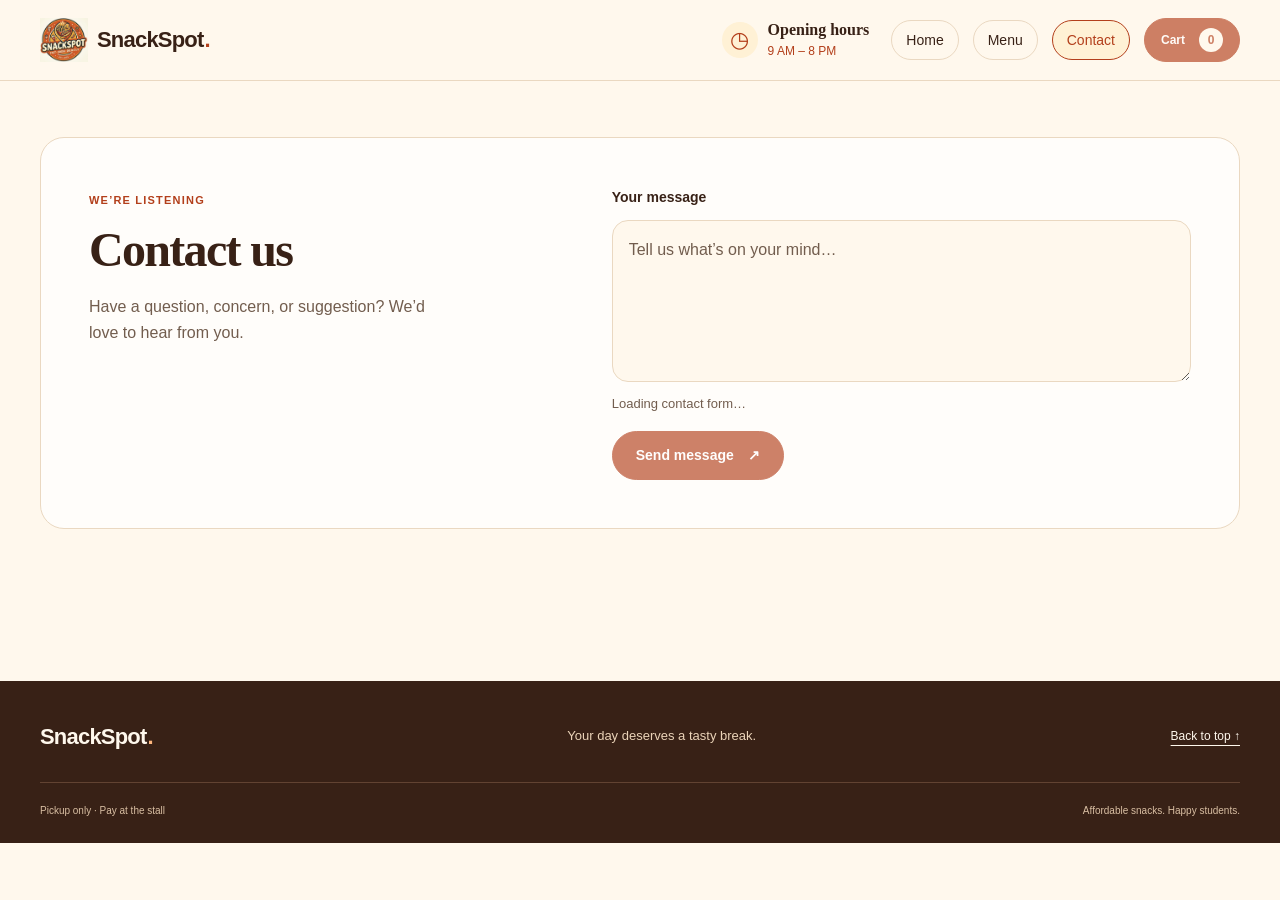
==== contact.html @ 8234e3fb "transferred contact form in a dedicated page/html" ====
<!doctype html>
<html lang="en">
<head>
  <meta charset="utf-8">
  <meta name="viewport" content="width=device-width, initial-scale=1">
  <meta name="theme-color" content="#fff8ed">
  <meta name="description" content="Contact SnackSpot with your questions, concerns, and suggestions.">
  <title>Contact Us — SnackSpot</title>
  <link rel="icon" href="assets/snackspot-logo.png" type="image/png">
  <link rel="stylesheet" href="https://pyscript.net/releases/2026.7.3/core.css">
  <script type="module" src="https://pyscript.net/releases/2026.7.3/core.js"></script>
  <link rel="stylesheet" href="style.css">
</head>
<body id="top">
  <a class="skip-link" href="#main">Skip to content</a>
  <header class="site-header">
    <nav class="wrap nav" aria-label="Main navigation">
      <a class="brand" href="index.html#home" aria-label="SnackSpot home"><img src="assets/snackspot-logo.png" alt="" width="48" height="48">SnackSpot<span class="brand-dot">.</span></a>
      <div class="nav-links"><div class="nav-hours"><span class="info-icon" aria-hidden="true">◷</span><div><span class="nav-hours-title">Opening hours</span><span class="nav-hours-time"><time datetime="09:00">9 AM</time> – <time datetime="20:00">8 PM</time></span></div></div><a href="index.html#home">Home</a><a href="menu.html">Menu</a><a href="contact.html" aria-current="page">Contact</a><button class="button small cart-open" type="button" disabled aria-haspopup="dialog" aria-controls="cart-dialog">Cart <span class="cart-count" aria-label="0 items">0</span></button></div>
    </nav>
  </header>
  <main id="main" class="contact-page">
      <section class="wrap concern-section" id="concern" aria-labelledby="concern-heading">
        <div class="concern-copy">
          <span class="eyebrow">We’re listening</span>
          <h1 id="concern-heading">Contact us</h1>
          <p id="concern-description">Have a question, concern, or suggestion? We’d love to hear from you.</p>
        </div>
        <form id="concernForm" class="concern-form" aria-labelledby="concern-heading">
          <label for="concern-message">Your message</label>
          <textarea id="concern-message" name="message" rows="5" placeholder="Tell us what’s on your mind…" aria-describedby="concern-description" required></textarea>
          <p id="contact-status" class="contact-loading" role="status">Loading contact form…</p>
          <button class="button" type="submit" disabled>Send message <span aria-hidden="true">↗</span></button>
          <p id="responseMessage" class="concern-response" role="status" aria-live="polite"></p>
        </form>
      </section>
  </main>
  <footer class="site-footer"><div class="wrap footer-top"><a class="brand" href="index.html#home">SnackSpot<span class="brand-dot">.</span></a><span>Your day deserves a tasty break.</span><a href="#top">Back to top ↑</a></div><div class="wrap footer-bottom"><span>Pickup only · Pay at the stall  </span><span>Affordable snacks. Happy students.</span></div></footer>
  <dialog class="product-dialog cart-dialog" id="cart-dialog" aria-labelledby="cart-title" aria-describedby="cart-description">
    <button class="product-close" id="cart-close" type="button" aria-label="Close cart">×</button>
    <div class="cart-content">
      <span class="eyebrow">Your snack break</span>
      <h2 id="cart-title">Your cart</h2>
      <p id="cart-description">Your favorites, just the way you like them.</p>
      <div class="cart-empty" id="cart-empty">
        <span class="cart-empty-icon" aria-hidden="true">♡</span>
        <h3>A little empty, a lot of possibilities.</h3>
        <p>Pick a snack from the menu to get started.</p>
      </div>
      <ul class="cart-items" id="cart-items" aria-label="Snacks in your cart"></ul>
      <div class="cart-total-row"><span>Total <small id="cart-item-count">0 items</small></span><output id="cart-total">₱0</output></div>
      <p class="cart-note" id="cart-note-storage">This demo saves your cart on this browser. It does not send an order to the stall or take payment.</p>
      <p id="cart-update" class="cart-update" role="status" aria-live="polite"></p>
      <button class="button cart-continue" id="cart-continue" type="button">Continue browsing <span aria-hidden="true">→</span></button>
    </div>
  </dialog>
  <script type="py" src="main.py"></script>
</body>
</html>
---- style.css ----
:root { --cream:#fff8ed; --pale:#fff1d5; --butter:#f9d99f; --orange:#b33f1b; --ink:#382116; --muted:#725d4e; --line:#ead8c1; --white:#fffdfa; }
* { box-sizing:border-box; }
html { scroll-behavior:smooth; scroll-padding-top:110px; }
body { margin:0; background:var(--cream); color:var(--ink); font-family:"Segoe UI",Arial,sans-serif; line-height:1.6; }
img { display:block; max-width:100%; }
a { color:inherit; }
a:focus-visible { outline:3px solid var(--orange); outline-offset:5px; }
.wrap { width:min(1200px,calc(100% - 64px)); margin-inline:auto; }
.section { padding:80px 0; }
h1,h2,h3 { font-family:Georgia,"Times New Roman",serif; line-height:1.1; margin-top:0; }
h1 { font-size:clamp(44px,5.1vw,72px); letter-spacing:-.045em; }
h2 { font-size:clamp(30px,3.3vw,45px); letter-spacing:-.035em; margin:12px 0 18px; }
h3 { font-size:23px; }
p { margin-top:0; }
.eyebrow { color:var(--orange); font-size:11px; font-weight:800; letter-spacing:.11em; text-transform:uppercase; }
.pill { display:inline-block; border-radius:99px; background:#ffdfa2; padding:8px 14px; }
.button { display:inline-flex; align-items:center; justify-content:center; gap:14px; padding:13px 23px; border:1.5px solid var(--orange); border-radius:99px; background:var(--orange); color:white; text-decoration:none; font-size:14px; font-weight:700; line-height:1.5; transition:transform .18s ease,background .18s ease; }
.button:hover { transform:translateY(-2px); background:#993415; }
.button.small { padding:9px 16px; font-size:12px; }
.text-link { color:var(--orange); font-size:14px; font-weight:650; text-underline-offset:5px; }
.fine { color:var(--muted); font-size:12px; line-height:1.65; }
.skip-link { position:fixed; left:16px; top:-90px; z-index:100; background:var(--ink); color:white; padding:12px 18px; border-radius:8px; }
.skip-link:focus { top:10px; }
.site-header { background:var(--cream); border-bottom:1px solid var(--line); position:sticky; top:0; z-index:10; }
.nav { min-height:80px; display:flex; justify-content:space-between; align-items:center; gap:24px; }
.brand { display:inline-flex; align-items:center; gap:9px; text-decoration:none; font-size:22px; font-weight:800; letter-spacing:-.8px; white-space:nowrap; }
.brand img { width:48px; height:48px; object-fit:contain; }
.brand-dot { color:var(--orange); margin-left:-8px; }
.nav-links { display:flex; align-items:center; gap:14px; font-size:14px; }
.nav-hours { display:flex; align-items:center; gap:10px; margin-right:8px; white-space:nowrap; }
.nav-hours .info-icon { flex-basis:36px; width:36px; height:36px; font-size:22px; }
.nav-hours-title { display:block; font-family:Georgia,"Times New Roman",serif; font-size:16px; font-weight:700; line-height:1.25; }
.nav-hours-time { display:block; margin-top:3px; color:var(--orange); font-size:12px; line-height:1.4; }
.nav-links a { text-decoration:none; }
.nav-links a:not(.button):hover,.nav-links [aria-current="page"] { color:var(--orange); }
.hero { background:var(--pale); padding:64px 0 70px; }
.hero-grid { display:grid; grid-template-columns:1.08fr 1fr; align-items:center; gap:60px; }
.hero h1 { margin:24px 0 20px; }
.hero-copy > p { max-width:490px; font-size:16px; color:var(--muted); }
.hero-copy > p:first-of-type { color:var(--ink); font-weight:600; }
.actions { display:flex; align-items:center; gap:22px; flex-wrap:wrap; margin-top:28px; }
.hero-details { display:flex; gap:16px; flex-wrap:wrap; margin-top:28px; color:var(--muted); font-size:12px; }
.hero-details span::before { content:"✦"; color:var(--orange); margin-right:7px; }
.hero-image { margin:0; height:460px; position:relative; }
.hero-image > img { width:100%; height:100%; object-fit:cover; object-position:center 40%; border-radius:130px 28px 28px 28px; box-shadow:12px 12px 0 var(--butter); }
.hero-image figcaption { position:absolute; bottom:24px; left:-24px; display:flex; align-items:center; gap:14px; background:var(--cream); padding:14px 23px; border-radius:16px; box-shadow:0 6px 25px #38211618; font-size:15px; line-height:1.4; }
.caption-star { color:var(--orange); font-size:36px; }
.ribbon { background:var(--butter); padding:17px 0; }
.ribbon-content { display:flex; justify-content:space-between; align-items:center; gap:14px; color:#6b3920; font-size:12px; font-weight:700; }
.section-head { display:flex; justify-content:space-between; align-items:flex-end; gap:24px; margin-bottom:32px; }
.section-head h2 { margin-bottom:10px; }
.section-head p { color:var(--muted); margin-bottom:0; }
.section-note { flex-shrink:0; color:var(--muted); font-size:11px; }
.menu-grid { display:grid; grid-template-columns:repeat(3,minmax(0,1fr)); gap:24px; }
.food-card { display:flex; flex-direction:column; background:var(--white); border:1px solid var(--line); border-radius:24px; overflow:hidden; }
.food-image { position:relative; height:220px; background:var(--pale); }
.more-snacks { grid-column:1 / -1; display:flex; align-items:center; gap:20px; padding:28px; margin-top:8px; background:var(--pale); border:1px solid var(--line); border-radius:24px; }
.more-copy { flex:1; min-width:0; }
.more-snacks h3 { margin:0 0 6px; font-size:26px; line-height:1.2; }
.more-snacks p { margin:0; color:var(--muted); font-size:14px; }
.more-snacks .button { flex-shrink:0; }
@media (max-width:600px) {
  .more-snacks { flex-wrap:wrap; gap:16px; padding:22px; }
  .more-copy { flex-basis:100%; }
  .more-snacks h3 { font-size:24px; }
  .more-snacks .button { width:100%; }
}

.food-image > img { width:100%; height:100%; object-fit:cover; }
.food-tag { position:absolute; left:14px; top:14px; background:var(--cream); color:var(--ink); padding:5px 11px; border-radius:99px; font-size:10px; font-weight:700; }
.food-copy { display:flex; flex-direction:column; flex:1; padding:22px; }
.food-title { display:flex; align-items:baseline; justify-content:space-between; gap:12px; }
.food-title h3 { font-size:23px; margin-bottom:12px; }
.price { font-size:18px; font-weight:800; color:var(--orange); white-space:nowrap; }
.food-copy > p { color:var(--muted); font-size:13px; margin-bottom:0; }
.food-image > img[src="assets/menu/siomai.jpg"] { object-position:center bottom; }
.price-pending { margin-top:auto; padding-top:14px; color:var(--muted); font-size:11px; font-weight:600; }
.visit { background:var(--pale); }
.visit-grid { display:grid; grid-template-columns:1fr 1fr; align-items:center; gap:80px; }
.visit-intro { max-width:490px; color:var(--muted); margin-bottom:24px; }
.visit-details { padding:12px 30px; border:1px solid var(--line); border-radius:24px; background:var(--white); }
.info-row { display:flex; align-items:flex-start; gap:20px; padding:24px 0; }
.info-row + .info-row { border-top:1px solid var(--line); }
.info-icon { display:grid; place-items:center; flex:0 0 40px; height:40px; border-radius:50%; background:var(--pale); color:var(--orange); font-size:24px; }
.info-row h3 { font-size:22px; margin:0 0 8px; }
.info-row p { margin-bottom:4px; font-size:14px; }
.concern-section { margin-top:64px; padding:clamp(24px,4vw,48px); display:grid; grid-template-columns:minmax(0,1fr) minmax(0,1.2fr); align-items:start; gap:40px; background:var(--white); border:1px solid var(--line); border-radius:24px; }
.concern-copy h2 { margin-bottom:16px; }
.concern-copy p { max-width:340px; margin-bottom:0; color:var(--muted); }
.concern-form { min-width:0; display:flex; flex-direction:column; align-items:stretch; gap:12px; }
.concern-form label { font-size:14px; font-weight:700; }
.concern-form textarea { display:block; width:100%; min-width:0; max-width:100%; min-height:160px; padding:16px; border:1px solid var(--line); border-radius:16px; background:var(--cream); color:var(--ink); font:inherit; font-size:16px; line-height:1.6; resize:vertical; }
.concern-form textarea::placeholder { color:var(--muted); opacity:1; }
.concern-form textarea:focus-visible { border-color:var(--orange); outline:2px solid var(--orange); outline-offset:3px; }
.concern-form .button { align-self:flex-start; margin-top:4px; font-family:inherit; cursor:pointer; }
.concern-form .button:focus-visible { outline:3px solid var(--orange); outline-offset:4px; }
.concern-response { margin:0; color:var(--orange); font-size:14px; }
.concern-response:empty { display:none; }
.site-footer { background:var(--ink); color:var(--cream); padding:38px 0 24px; }
.footer-top,.footer-bottom { display:flex; justify-content:space-between; align-items:center; gap:24px; }
.footer-top > span { font-size:13px; color:#ead3b8; }
.footer-top > a:last-child { font-size:12px; text-underline-offset:5px; }
.footer-top .brand-dot { color:#ffb77e; }
.footer-bottom { border-top:1px solid #624332; padding-top:20px; margin-top:28px; color:#d9bfa3; font-size:10px; }
@media (max-width:1000px) {
  .hero-grid { gap:36px; }
  .hero-image { height:420px; }
  .nav-links { gap:10px; }
  .visit-grid { gap:36px; }
  .section-head { align-items:flex-start; }
  .section-note { flex-shrink:1; max-width:170px; }
  .food-title { flex-wrap:wrap; gap:0 12px; margin-bottom:10px; }
}
@media (max-width:760px) {
  .wrap { width:calc(100% - 40px); }
  .section { padding:60px 0; }
  .nav { flex-wrap:wrap; gap:12px; padding:12px 0; }
  .nav-links { width:100%; flex-wrap:wrap; gap:10px; font-size:12px; }
  .hero { padding:44px 0 54px; }
  .concern-section { grid-template-columns:minmax(0,1fr); gap:24px; margin-top:40px; }
  .hero-grid,.visit-grid { grid-template-columns:1fr; gap:36px; }
  .hero-image { height:380px; margin:0 12px; }
  .hero-image figcaption { left:-12px; }
  .ribbon-content { flex-wrap:wrap; justify-content:center; gap:8px 18px; font-size:10px; }
  .ribbon-content > span[aria-hidden="true"] { display:none; }
  .section-head { flex-direction:column; align-items:flex-start; gap:12px; }
  .section-note { max-width:none; }
  .menu-grid { grid-template-columns:1fr; }
  .food-card { display:grid; grid-template-columns:2fr 3fr; }
  .food-image { height:100%; min-height:200px; }
  .food-title { display:block; }
  .footer-top { align-items:flex-start; flex-direction:column; gap:14px; }
}
@media (max-width:480px) {
  .wrap { width:calc(100% - 32px); }
  .nav-links { width:100%; justify-content:space-between; gap:8px; font-size:11px; }
  .nav-hours { flex-basis:100%; margin-right:0; }
  .nav-links > a:not(.button) { padding:7px 10px; }
  .nav-links .button.small { padding:7px 10px; font-size:10px; }
  .brand { font-size:20px; }
  .brand img { width:38px; height:38px; }
  .hero h1 { font-size:44px; }
  .hero-details { gap:10px; font-size:10px; }
  .hero-image { height:310px; }
  .hero-image > img { border-top-left-radius:90px; }
  .food-card { display:flex; }
  .food-image { height:220px; }
  .food-title { display:flex; }
  .visit-details { padding:6px 20px; }
  .info-row { gap:14px; }
  .footer-bottom { align-items:flex-start; flex-direction:column; gap:8px; }
}
@media (prefers-reduced-motion:reduce) {
  html { scroll-behavior:auto; }
  *,*::before,*::after { transition:none !important; }
}

.product-card { position:relative; transition:transform .18s ease,box-shadow .18s ease; }
.product-card:hover { transform:translateY(-4px); box-shadow:0 10px 28px #38211612; }
.product-open { position:absolute; inset:0; z-index:1; width:100%; height:100%; padding:0; border:0; border-radius:inherit; background:transparent; cursor:pointer; }
.product-open:focus-visible { outline:3px solid var(--orange); outline-offset:-4px; }
.food-details-hint { display:flex; justify-content:space-between; gap:12px; margin-top:auto; padding-top:18px; color:var(--orange); font-size:12px; font-weight:700; }
.product-card .price { font-size:16px; }
.product-dialog { width:min(880px,calc(100% - 32px)); max-width:none; max-height:calc(100dvh - 32px); margin:auto; padding:0; overflow:auto; border:1px solid var(--line); border-radius:28px; background:var(--cream); color:var(--ink); box-shadow:0 24px 100px #22100855; }
.product-dialog::backdrop { background:#28150e80; backdrop-filter:blur(8px); -webkit-backdrop-filter:blur(8px); }
body.product-dialog-open { overflow:hidden; }
.product-dialog-layout { display:grid; grid-template-columns:minmax(0,.82fr) minmax(0,1fr); }
.product-dialog-visual { position:relative; min-height:360px; background:var(--pale); }
.product-dialog-visual img { position:absolute; inset:0; width:100%; height:100%; object-fit:cover; }
.product-dialog-visual span { position:absolute; bottom:24px; left:24px; padding:7px 14px; border-radius:99px; background:var(--cream); color:var(--orange); font-size:12px; font-weight:700; }
.product-dialog-content { min-width:0; padding:42px 32px 28px; }
.product-dialog h2 { margin:10px 30px 12px 0; font-size:34px; }
.product-description { margin-bottom:24px; color:var(--muted); font-size:14px; line-height:1.7; }
.product-close { position:absolute; top:12px; right:12px; z-index:2; display:grid; place-items:center; width:38px; height:38px; border:1px solid var(--line); border-radius:50%; background:var(--cream); color:var(--ink); font:26px/1 Arial,sans-serif; cursor:pointer; }
.product-close:hover { background:var(--pale); }
.product-close:focus-visible,.product-done:focus-visible { outline:3px solid var(--orange); outline-offset:3px; }
.product-options { margin:0; padding:0; border:0; }
.product-options + .product-options { margin-top:24px; }
.product-options legend { margin-bottom:10px; padding:0; font-size:14px; font-weight:750; }
.variant-grid { display:grid; grid-template-columns:repeat(3,minmax(0,1fr)); gap:8px; }
.variant-option { position:relative; min-width:0; cursor:pointer; }
.variant-option input { position:absolute; width:1px; height:1px; opacity:0; }
.variant-choice { display:flex; flex-direction:column; align-items:center; justify-content:center; gap:3px; height:100%; min-height:62px; padding:10px 5px; border:1px solid var(--line); border-radius:12px; background:var(--white); text-align:center; font-size:12px; line-height:1.35; }
.variant-choice strong { font-weight:650; }
.variant-choice small { color:var(--muted); font-size:11px; }
.variant-option input:checked + .variant-choice { border-color:var(--orange); background:var(--pale); color:var(--orange); box-shadow:inset 0 0 0 1px var(--orange); }
.variant-option input:focus-visible + .variant-choice { outline:3px solid var(--orange); outline-offset:3px; }
.flavor-grid .variant-choice { min-height:48px; }
.product-option-note { margin:10px 0 0; color:var(--muted); font-size:11px; }
.product-price-row { display:flex; align-items:center; justify-content:space-between; gap:16px; margin-top:24px; padding-top:20px; border-top:1px solid var(--line); }
.product-price-row span { color:var(--muted); font-size:13px; }
.product-price-row output { color:var(--orange); font-size:32px; font-weight:800; line-height:1.2; }
.product-selection { margin:8px 0 18px; color:var(--muted); font-size:12px; }
.product-done { width:100%; cursor:pointer; font-family:inherit; }
@media (max-width:700px) {
  .product-dialog { width:calc(100% - 24px); max-height:calc(100dvh - 24px); border-radius:22px; }
  .product-dialog-layout { grid-template-columns:1fr; }
  .product-dialog-visual { min-height:180px; height:180px; }
  .product-dialog-visual img { object-position:center 55%; }
  .product-dialog-visual span { left:18px; bottom:16px; }
  .product-dialog-content { padding:24px 22px; }
  .product-dialog h2 { font-size:30px; }
  .product-description { margin-bottom:20px; }
  .product-close { position:sticky; float:right; top:12px; margin:12px 12px -50px 0; }
}
@media (prefers-reduced-motion:reduce) {
  .product-card { transition:none; }
}

:is(a,button).button { position:relative; isolation:isolate; overflow:hidden; transition:transform .2s ease,background .2s ease,box-shadow .2s ease; }
:is(a,button).button::after { content:""; position:absolute; inset:-60% -40%; z-index:-1; pointer-events:none; background:linear-gradient(110deg,transparent 35%,#ffffff26 50%,transparent 65%); transform:translateX(-120%); transition:transform .55s ease; }
:is(a,button).button:focus-visible { box-shadow:0 6px 20px #b33f1b24; }
:is(a,button).button:active { transform:translateY(0) scale(.97); box-shadow:0 2px 6px #38211618; }
.product-close { transition:transform .18s ease,background .18s ease,box-shadow .18s ease; }
.product-close:active { transform:scale(.92); }
.variant-choice { transition:transform .18s ease,background .18s ease,border-color .18s ease,box-shadow .18s ease; }
.variant-option:active .variant-choice { transform:scale(.97); }
.product-card { transition:transform .24s ease,box-shadow .24s ease; }
.product-card .food-image { overflow:hidden; }
.product-card .food-image img { transition:transform .4s ease; }
.product-card:active { transform:translateY(-1px) scale(.99); }
.product-dialog[open] { animation:snackspot-dialog-in .28s cubic-bezier(.16,1,.3,1) both; }
.product-dialog[open]::backdrop { animation:snackspot-backdrop-in .22s ease-out both; }
@keyframes snackspot-dialog-in {
  from { opacity:0; transform:translateY(18px) scale(.96); }
  to { opacity:1; transform:translateY(0) scale(1); }
}
@keyframes snackspot-backdrop-in {
  from { opacity:0; }
  to { opacity:1; }
}
@media (hover:hover) and (pointer:fine) {
  :is(a,button).button:hover { transform:translateY(-3px); box-shadow:0 8px 20px #b33f1b29; }
  :is(a,button).button:hover::after { transform:translateX(120%); }
  :is(a,button).button:hover:active { transform:translateY(0) scale(.97); box-shadow:0 2px 6px #38211618; }
  .product-close:hover { transform:scale(1.08); box-shadow:0 3px 10px #38211616; }
  .product-close:hover:active { transform:scale(.92); }
  .variant-option:hover .variant-choice { transform:translateY(-2px); border-color:var(--orange); }
  .variant-option:hover:active .variant-choice { transform:scale(.97); }
  .product-card:hover .food-image img { transform:scale(1.035); }
}
@media (prefers-reduced-motion:reduce) {
  .product-dialog[open],.product-dialog[open]::backdrop { animation:none !important; }
  :is(a,button).button::after { display:none; }
  :is(a,button).button,.product-close,.variant-choice,.product-card,.product-card .food-image img { transition:none !important; }
  :is(a,button).button:hover,:is(a,button).button:active,.product-close:hover,.product-close:active,.variant-option:hover .variant-choice,.variant-option:active .variant-choice,.product-card:hover,.product-card:active,.product-card:hover .food-image img { transform:none !important; }
}

body .scroll-reveal { opacity:0; filter:blur(3px); transition:opacity .5s ease,filter .5s ease,transform .24s ease,box-shadow .24s ease; }
body .scroll-reveal.is-visible,body .scroll-reveal:focus-within { opacity:1; filter:blur(0); }
@media (prefers-reduced-motion:reduce) {
  .scroll-reveal { opacity:1 !important; filter:none !important; transition:none !important; }
}

.menu-status { margin:0 0 20px; color:var(--muted); font-size:13px; }
.product-open:disabled { cursor:wait; }
.button:disabled { cursor:wait; opacity:.65; }

.button { font-family:inherit; cursor:pointer; }
.cart-count { display:grid; place-items:center; min-width:24px; height:24px; padding:0 6px; border-radius:99px; background:var(--cream); color:var(--orange); font-size:12px; line-height:1; }
.product-quantity-row { display:flex; align-items:center; justify-content:space-between; gap:16px; margin-top:22px; }
.product-quantity-row label { font-size:14px; font-weight:700; }
.product-quantity-row input { width:86px; padding:10px 12px; border:1px solid var(--line); border-radius:12px; background:var(--white); color:var(--ink); font:inherit; }
.product-quantity-row input:focus-visible,.cart-dialog button:focus-visible,.cart-notice button:focus-visible { outline:3px solid var(--orange); outline-offset:3px; }
.product-feedback { color:var(--orange); font-size:12px; }
.product-feedback:empty { display:none; }
.button:disabled { cursor:not-allowed; }
.cart-dialog { width:min(700px,calc(100% - 32px)); }
.cart-content { padding:36px; }
.cart-dialog h2 { margin-right:35px; }
#cart-description { margin-bottom:26px; color:var(--muted); font-size:14px; }
.cart-empty { padding:24px 16px 32px; border:1px dashed var(--line); border-radius:18px; background:var(--pale); text-align:center; }
.cart-empty[hidden],.cart-items[hidden],.cart-notice[hidden] { display:none; }
.cart-empty-icon { display:block; color:var(--orange); font-size:42px; }
.cart-empty h3 { margin:12px 0; font-size:24px; }
.cart-empty p { margin:0; color:var(--muted); font-size:14px; }
.cart-items { margin:0; padding:0; list-style:none; }
.cart-item { display:grid; grid-template-columns:72px minmax(0,1fr) auto; align-items:start; gap:16px; padding:22px 0; border-top:1px solid var(--line); }
.cart-item > img { width:72px; height:82px; border-radius:14px; object-fit:cover; background:var(--pale); }
.cart-item h3 { margin:0 0 6px; font-size:23px; }
.cart-item-details,.cart-unit-price { margin:0 0 4px; color:var(--muted); font-size:12px; }
.cart-item-controls { display:flex; flex-wrap:wrap; align-items:center; gap:12px; margin-top:12px; }
.cart-quantity { display:flex; align-items:center; border:1px solid var(--line); border-radius:99px; overflow:hidden; background:var(--white); }
.cart-quantity button { display:grid; place-items:center; width:36px; height:36px; padding:0; border:0; background:transparent; color:var(--orange); font-family:inherit; font-size:20px; line-height:1; cursor:pointer; transition:background .18s ease; }
.cart-quantity button:hover { background:var(--pale); }
.cart-quantity button:disabled { color:#b8a99c; cursor:not-allowed; }
.cart-quantity button:focus-visible { outline-offset:-4px; }
.cart-quantity-value { min-width:28px; text-align:center; font-size:14px; font-weight:700; }
.cart-remove { min-height:36px; padding:4px 0; border:0; background:transparent; color:var(--orange); font:inherit; font-size:12px; text-decoration:underline; text-underline-offset:3px; cursor:pointer; }
.cart-line-total { padding-top:3px; color:var(--orange); font-size:18px; white-space:nowrap; }
.cart-total-row { display:flex; align-items:center; justify-content:space-between; gap:16px; margin-top:22px; padding-top:22px; border-top:1px solid var(--line); }
.cart-total-row > span { font-size:17px; font-weight:700; }
.cart-total-row small { display:block; color:var(--muted); font-size:12px; font-weight:400; }
.cart-total-row output { color:var(--orange); font-size:32px; font-weight:800; }
.cart-note { margin:18px 0; color:var(--muted); font-size:12px; line-height:1.6; }
.cart-update { margin:0 0 14px; color:var(--orange); font-size:13px; }
.cart-update:empty { display:none; }
.cart-continue { width:100%; }
.cart-notice { position:fixed; right:24px; bottom:24px; z-index:20; width:min(390px,calc(100% - 32px)); padding:20px 48px 20px 22px; border:1px solid var(--line); border-radius:18px; background:var(--white); box-shadow:0 10px 38px #38211626; animation:snackspot-dialog-in .25s ease both; }
.cart-notice p { margin:0 0 8px; font-size:14px; font-weight:650; }
.cart-notice .text-link { padding:4px 0; border:0; background:transparent; font-family:inherit; cursor:pointer; }
.notice-dismiss { position:absolute; top:10px; right:10px; width:32px; height:32px; border:0; border-radius:50%; background:var(--pale); color:var(--ink); font:22px/1 Arial,sans-serif; cursor:pointer; }
@media (max-width:700px) {
  .cart-content { padding:28px 22px; }
  .cart-dialog .product-close { position:sticky; }
  .cart-item { grid-template-columns:52px minmax(0,1fr) auto; gap:10px; }
  .cart-item > img { width:52px; height:64px; border-radius:10px; }
  .cart-item h3 { font-size:20px; }
  .cart-line-total { font-size:16px; }
  .cart-notice { right:16px; bottom:16px; }
}
@media (prefers-reduced-motion:reduce) {
  .cart-notice { animation:none; }
}

.nav-links > a:not(.button) { display:inline-flex; align-items:center; justify-content:center; padding:8px 14px; border:1px solid var(--line); border-radius:99px; background:transparent; white-space:nowrap; transition:color .2s ease,background .2s ease,border-color .2s ease,transform .2s ease,box-shadow .2s ease; }
.nav-links > a[aria-current="page"] { border-color:var(--orange); background:var(--pale); color:var(--orange); }
.nav-links > a:not(.button):focus-visible { border-color:var(--orange); background:var(--pale); outline-offset:3px; }
@media (hover:hover) and (pointer:fine) {
  .nav-links > a:not(.button):hover { border-color:var(--orange); background:var(--pale); color:var(--orange); transform:translateY(-2px); box-shadow:0 5px 14px #b33f1b1a; }
}
.nav-links > a:not(.button):active { transform:translateY(0) scale(.97); box-shadow:none; }
@media (prefers-reduced-motion:reduce) {
  .nav-links > a:not(.button) { transition:none; transform:none !important; }
}
@media (max-width:480px) { .nav-links > a:not(.button) { padding:7px 10px; } }


#home.hero { position:relative; isolation:isolate; overflow:hidden; }
#home .hero-grid { position:relative; z-index:1; }
.snack-background { position:absolute; inset:0; z-index:0; overflow:hidden; pointer-events:none; user-select:none; }
.snack-float { position:absolute; display:block; width:76px; height:76px; color:#bb793a; opacity:.2; animation:snackspot-snack-float 8s ease-in-out infinite; }
.snack-float svg { display:block; width:100%; height:100%; }
.snack-float-one { left:2%; top:14%; --snack-tilt:-14deg; animation-delay:-4s; }
.snack-float-two { left:38%; top:3%; width:66px; height:66px; --snack-tilt:16deg; animation-duration:10s; animation-delay:-12s; }
.snack-float-three { left:47%; top:62%; --snack-tilt:12deg; animation-duration:9s; animation-delay:-7s; }
.snack-float-four { right:1%; top:12%; width:86px; height:86px; --snack-tilt:-18deg; animation-duration:11s; animation-delay:-16s; }
.snack-float-five { left:20%; bottom:1%; width:60px; height:60px; --snack-tilt:18deg; animation-duration:9.5s; animation-delay:-10s; }
.snack-float-six { right:8%; bottom:0; width:64px; height:64px; --snack-tilt:-12deg; animation-duration:10.5s; animation-delay:-5s; }
.snack-glow { position:absolute; display:block; width:500px; height:500px; border-radius:50%; background:radial-gradient(circle,#f5bf6540,transparent 70%); animation:snackspot-snack-glow 16s ease-in-out infinite alternate; }
.snack-glow-one { top:-220px; left:-160px; }
.snack-glow-two { right:-100px; bottom:-260px; width:600px; height:600px; animation-delay:-13s; animation-direction:alternate-reverse; }
@keyframes snackspot-snack-float {
  0%,100% { transform:translate3d(0,0,0) rotate(var(--snack-tilt)); }
  50% { transform:translate3d(18px,-32px,0) rotate(calc(var(--snack-tilt) + 16deg)); }
}
@keyframes snackspot-snack-glow {
  from { transform:translate3d(0,0,0) scale(1); }
  to { transform:translate3d(36px,22px,0) scale(1.12); }
}
@media (max-width:760px) {
  .snack-float { width:54px; height:54px; opacity:.16; }
  .snack-float-one { left:-1%; top:3%; }
  .snack-float-two { left:auto; right:3%; top:18%; }
  .snack-float-three { left:3%; top:43%; }
  .snack-float-four { right:-1%; top:54%; }
  .snack-float-five { left:9%; bottom:1%; }
  .snack-float-six { right:3%; bottom:3%; }
  .snack-glow { width:350px; height:350px; }
}
@media (prefers-reduced-motion:reduce) {
  .snack-float,.snack-glow { animation:none; }
  .snack-float { transform:rotate(var(--snack-tilt)); }
}

.contact-page { min-height:calc(100svh - 300px); padding:56px 0 72px; }
.contact-page .concern-section { margin-top:0; }
.contact-page h1 { margin:12px 0 18px; font-size:clamp(36px,4vw,48px); letter-spacing:-.035em; }
.contact-loading { margin:0; color:var(--muted); font-size:13px; }
.contact-loading[hidden] { display:none; }
@media (max-width:760px) {
  .contact-page { padding:32px 0 48px; }
}
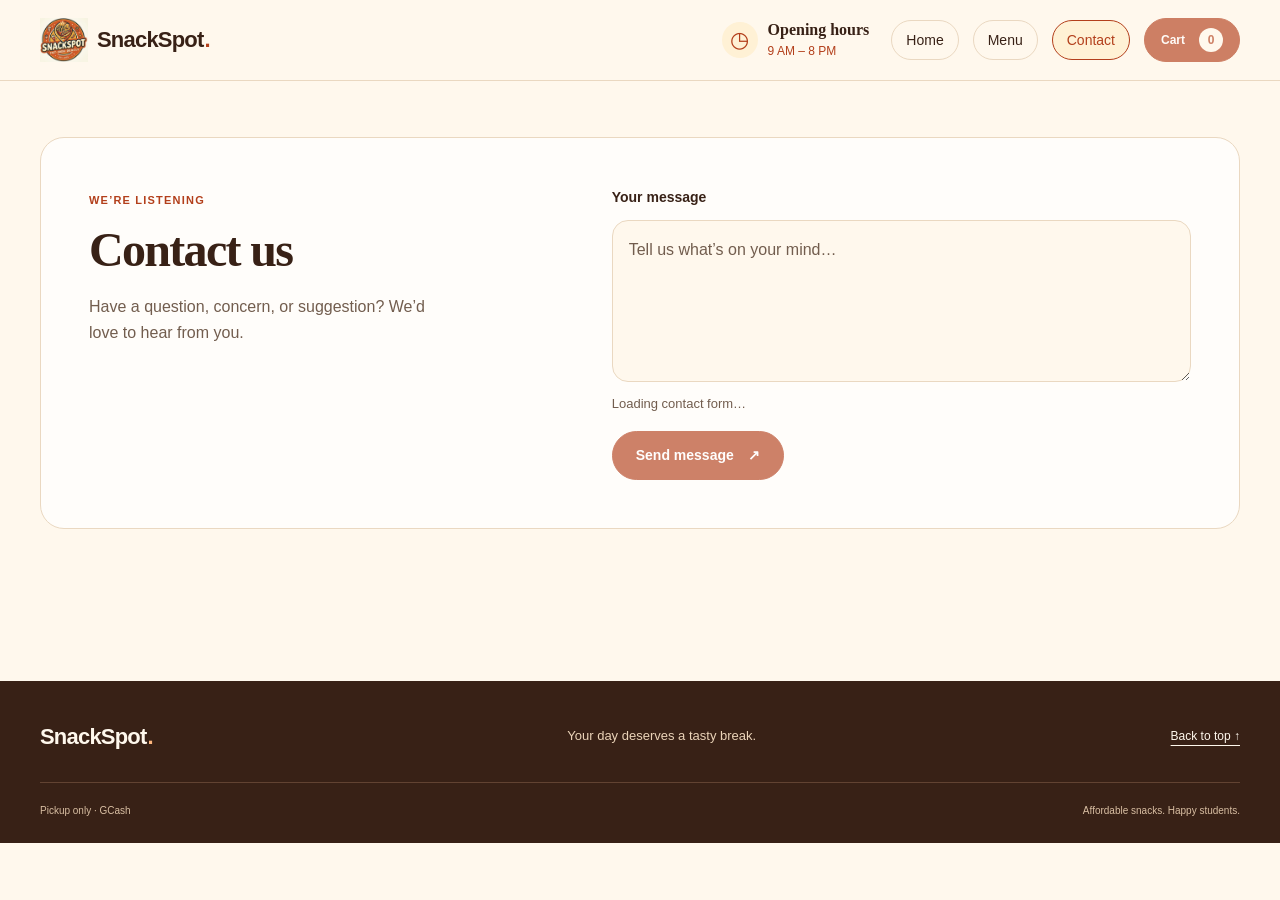
==== commit fa802530: "made a checkout feature and a simulated gcash payment" ====
--- a/contact.html
+++ b/contact.html
@@ -35,7 +35,7 @@
         </form>
       </section>
   </main>
-  <footer class="site-footer"><div class="wrap footer-top"><a class="brand" href="index.html#home">SnackSpot<span class="brand-dot">.</span></a><span>Your day deserves a tasty break.</span><a href="#top">Back to top ↑</a></div><div class="wrap footer-bottom"><span>Pickup only · Pay at the stall  </span><span>Affordable snacks. Happy students.</span></div></footer>
+  <footer class="site-footer"><div class="wrap footer-top"><a class="brand" href="index.html#home">SnackSpot<span class="brand-dot">.</span></a><span>Your day deserves a tasty break.</span><a href="#top">Back to top ↑</a></div><div class="wrap footer-bottom"><span>Pickup only · GCash  </span><span>Affordable snacks. Happy students.</span></div></footer>
   <dialog class="product-dialog cart-dialog" id="cart-dialog" aria-labelledby="cart-title" aria-describedby="cart-description">
     <button class="product-close" id="cart-close" type="button" aria-label="Close cart">×</button>
     <div class="cart-content">
@@ -49,11 +49,69 @@
       </div>
       <ul class="cart-items" id="cart-items" aria-label="Snacks in your cart"></ul>
       <div class="cart-total-row"><span>Total <small id="cart-item-count">0 items</small></span><output id="cart-total">₱0</output></div>
-      <p class="cart-note" id="cart-note-storage">This demo saves your cart on this browser. It does not send an order to the stall or take payment.</p>
+      <p class="cart-note" id="cart-note-storage">Your cart is saved in this browser.</p>
       <p id="cart-update" class="cart-update" role="status" aria-live="polite"></p>
-      <button class="button cart-continue" id="cart-continue" type="button">Continue browsing <span aria-hidden="true">→</span></button>
+      <div class="cart-actions"><button class="button button-secondary cart-continue" id="cart-continue" type="button">Keep browsing</button><button class="button cart-checkout" id="cart-checkout" type="button" disabled aria-haspopup="dialog" aria-controls="checkout-dialog">Checkout <span aria-hidden="true">→</span></button></div>
     </div>
   </dialog>
+  <dialog class="product-dialog checkout-dialog" id="checkout-dialog" aria-labelledby="checkout-title">
+    <button class="product-close" id="checkout-close" type="button" aria-label="Close checkout">×</button>
+    <div class="checkout-content">
+      <span class="eyebrow">One step closer to snack time</span>
+      <h2 id="checkout-title">Checkout</h2>
+      <div id="checkout-entry">
+        <p class="checkout-intro">Check your snacks and add your pickup details.</p>
+        <form id="checkout-form">
+          <div class="checkout-layout">
+            <section class="checkout-fields" aria-labelledby="checkout-details-heading">
+              <h3 id="checkout-details-heading">Your details</h3>
+              <label for="checkout-name">Name for pickup <span aria-hidden="true">*</span></label>
+              <input id="checkout-name" name="customer_name" type="text" autocomplete="name" maxlength="80" placeholder="Your name" required>
+              <label for="checkout-phone">Mobile number <span aria-hidden="true">*</span></label>
+              <input id="checkout-phone" name="phone" type="tel" autocomplete="tel" inputmode="tel" maxlength="13" pattern="(09[0-9]{9}|[+]639[0-9]{9})" title="Use 09XXXXXXXXX or +639XXXXXXXXX." placeholder="09XXXXXXXXX" aria-describedby="checkout-phone-help checkout-phone-error" required>
+              <p class="checkout-field-hint" id="checkout-phone-help">Use 09XXXXXXXXX or +639XXXXXXXXX.</p>
+              <p class="checkout-field-error" id="checkout-phone-error" role="alert"></p>
+              <label for="checkout-notes">Order notes <span class="checkout-optional">(optional)</span></label>
+              <textarea id="checkout-notes" name="notes" rows="3" maxlength="300" placeholder="Anything we should know?"></textarea>
+              <div class="checkout-pickup"><strong>Pickup at SnackSpot</strong><span>Right outside school · 9 AM – 8 PM</span><span id="checkout-pickup-payment">Payment: GCash</span></div>
+            </section>
+            <section class="checkout-summary" aria-labelledby="checkout-summary-heading">
+              <div class="checkout-summary-heading"><h3 id="checkout-summary-heading">Order summary</h3><span id="checkout-count"></span></div>
+              <ul class="checkout-lines" id="checkout-items" aria-label="Your order"></ul>
+              <div class="checkout-total-row"><span>Total</span><output id="checkout-total">₱0</output></div>
+              <p class="checkout-payment-note" id="checkout-payment-note">GCash · Complete the showcase payment below</p>
+              <div class="checkout-payment-method"><strong>Payment method</strong><span>GCash only</span></div>
+              <div class="gcash-payment" id="gcash-payment" aria-labelledby="gcash-payment-title">
+                <div class="gcash-heading"><span class="gcash-icon" aria-hidden="true">G</span><div><strong id="gcash-payment-title">GCash</strong><span>Payment preview</span></div></div>
+                <div class="gcash-amount-row"><span>Amount to pay</span><output id="gcash-amount">₱0</output></div>
+                <p class="gcash-merchant">Merchant: <strong>SnackSpot</strong></p>
+                <button class="button gcash-simulate" id="gcash-simulate" type="button">Simulate payment <span aria-hidden="true">→</span></button>
+                <p class="gcash-showcase-note">Showcase payment. No money is transferred.</p>
+                <p id="gcash-status" class="gcash-status" role="status" aria-live="polite"></p>
+                <p class="gcash-reference" id="gcash-reference-row" hidden>Showcase reference: <strong id="gcash-reference"></strong></p>
+              </div>
+            </section>
+          </div>
+          <p id="checkout-feedback" class="checkout-feedback" role="status" aria-live="polite"></p>
+          <div class="checkout-actions"><button class="button button-secondary" id="checkout-back" type="button">← Back to cart</button><button class="button" id="checkout-submit" type="submit" disabled>Place order <span aria-hidden="true">→</span></button></div>
+        </form>
+      </div>
+      <section class="checkout-success" id="checkout-success" aria-labelledby="checkout-success-title" hidden>
+        <span class="checkout-success-mark" aria-hidden="true">✓</span>
+        <h3 id="checkout-success-title" tabindex="-1">Order created!</h3>
+        <p class="checkout-intro">Here’s your order summary. The stall has not received an order.</p>
+        <div class="checkout-receipt">
+          <div class="checkout-receipt-heading"><strong id="receipt-number"></strong><span class="checkout-payment-status" id="receipt-payment-status">Awaiting payment</span></div>
+          <p class="receipt-date" id="receipt-date"></p>
+          <dl class="receipt-details"><div><dt>Name</dt><dd id="receipt-name"></dd></div><div id="receipt-phone-row" hidden><dt>Mobile</dt><dd id="receipt-phone"></dd></div><div><dt>Pickup</dt><dd>SnackSpot stall, right outside school</dd></div><div><dt>Payment</dt><dd id="receipt-payment">GCash</dd></div><div id="receipt-payment-reference-row" hidden><dt>Reference</dt><dd id="receipt-payment-reference"></dd></div><div id="receipt-notes-row" hidden><dt>Notes</dt><dd id="receipt-notes"></dd></div></dl>
+          <ul class="checkout-lines" id="receipt-items" aria-label="Order items"></ul>
+          <div class="checkout-total-row"><span>Total</span><output id="receipt-total">₱0</output></div>
+        </div>
+        <button class="button checkout-done" id="checkout-done" type="button">Continue browsing <span aria-hidden="true">→</span></button>
+      </section>
+    </div>
+  </dialog>
+
   <script type="py" src="main.py"></script>
 </body>
 </html>
--- a/style.css
+++ b/style.css
@@ -326,8 +326,8 @@
 @media (max-width:480px) { .nav-links > a:not(.button) { padding:7px 10px; } }
 
 
-#home.hero { position:relative; isolation:isolate; overflow:hidden; }
-#home .hero-grid { position:relative; z-index:1; }
+#home.hero,#visit.visit { position:relative; isolation:isolate; overflow:hidden; }
+#home .hero-grid,#visit .visit-grid { position:relative; z-index:1; }
 .snack-background { position:absolute; inset:0; z-index:0; overflow:hidden; pointer-events:none; user-select:none; }
 .snack-float { position:absolute; display:block; width:76px; height:76px; color:#bb793a; opacity:.2; animation:snackspot-snack-float 8s ease-in-out infinite; }
 .snack-float svg { display:block; width:100%; height:100%; }
@@ -371,3 +371,124 @@
 @media (max-width:760px) {
   .contact-page { padding:32px 0 48px; }
 }
+
+.home-page .hero-collage { display:grid; grid-template-columns:1.15fr 1fr; grid-template-rows:1fr 1fr; gap:8px; width:100%; height:100%; overflow:hidden; border-radius:110px 28px 28px 28px; background:var(--cream); box-shadow:12px 12px 0 var(--butter); }
+.home-page .hero-collage img { display:block; width:100%; height:100%; min-height:0; object-fit:cover; }
+.home-page .hero-collage-fries { grid-row:1 / 3; object-position:48% center; }
+.home-page .hero-collage-drinks { object-position:65% center; }
+.home-page .hero-collage-munchkins { object-position:35% center; }
+
+@media (max-width:760px) {
+  .home-page .nav { display:grid; grid-template-columns:repeat(4,minmax(0,1fr)); gap:8px 10px; padding:10px 0; }
+  .home-page .nav-links { display:contents; }
+  .home-page .nav > .brand { grid-column:1 / 3; font-size:18px; gap:6px; }
+  .home-page .brand img { width:32px; height:32px; }
+  .home-page .nav-hours { grid-column:3 / 5; justify-self:end; gap:6px; margin:0; }
+  .home-page .nav-hours .info-icon { width:28px; height:28px; flex-basis:28px; font-size:18px; }
+  .home-page .nav-hours-title { font-size:12px; }
+  .home-page .nav-hours-time { margin-top:2px; font-size:10px; }
+  .home-page .nav-links > a:not(.button) { width:100%; padding:6px 8px; font-size:11px; }
+  .home-page .nav-links .button.small { width:100%; min-height:35px; padding:6px 8px; font-size:11px; gap:7px; }
+  .home-page .nav .cart-count { min-width:20px; height:20px; padding:0 5px; font-size:10px; }
+  .home-page .hero { padding:28px 0 36px; }
+  .home-page .hero-grid { gap:24px; }
+  .home-page .hero h1 { margin:18px 0 12px; font-size:clamp(32px,9vw,44px); }
+  .home-page .hero-copy > p { margin-bottom:0; font-size:14px; }
+  .home-page .actions { margin-top:18px; gap:12px 16px; }
+  .home-page .actions .button { padding:11px 16px; font-size:12px; }
+  .home-page .actions .text-link { font-size:12px; }
+  .home-page .hero-details { margin-top:18px; gap:8px 12px; font-size:10px; }
+  .home-page .hero-image { height:260px; margin:0 6px; }
+  .home-page .hero-collage { gap:6px; border-radius:72px 22px 22px 22px; box-shadow:8px 8px 0 var(--butter); }
+  .home-page .hero-image figcaption { left:-6px; bottom:14px; gap:10px; padding:10px 14px; font-size:12px; }
+  .home-page .caption-star { font-size:28px; }
+}
+
+
+.cart-actions { display:grid; grid-template-columns:1fr 1fr; gap:12px; }
+.button-secondary { background:transparent; color:var(--orange); }
+.button-secondary:hover { background:var(--pale); color:var(--orange); }
+.cart-checkout { width:100%; }
+.checkout-dialog { width:min(920px,calc(100% - 32px)); }
+.checkout-content { padding:36px; }
+.checkout-dialog h2 { margin-right:40px; }
+.checkout-intro { margin-bottom:24px; color:var(--muted); font-size:14px; }
+.checkout-layout { display:grid; grid-template-columns:minmax(0,1fr) minmax(0,1fr); align-items:start; gap:28px; }
+.checkout-dialog h3 { margin:0 0 20px; font-size:24px; }
+.checkout-fields { display:flex; flex-direction:column; min-width:0; }
+.checkout-fields label { margin:0 0 7px; font-size:13px; font-weight:700; }
+.checkout-fields input,.checkout-fields textarea { width:100%; min-width:0; margin:0 0 18px; padding:12px 14px; border:1px solid var(--line); border-radius:12px; background:var(--white); color:var(--ink); font:inherit; font-size:16px; }
+.checkout-fields textarea { min-height:96px; resize:vertical; }
+.checkout-fields input:focus-visible,.checkout-fields textarea:focus-visible { outline:2px solid var(--orange); outline-offset:3px; }
+.checkout-optional { color:var(--muted); font-weight:400; }
+.checkout-pickup { display:flex; flex-direction:column; gap:4px; padding:15px; border:1px solid var(--line); border-radius:14px; background:var(--pale); font-size:12px; }
+.checkout-pickup span { color:var(--muted); }
+.checkout-summary { min-width:0; padding:22px; border:1px solid var(--line); border-radius:20px; background:var(--white); }
+.checkout-summary-heading { display:flex; flex-wrap:wrap; align-items:baseline; justify-content:space-between; gap:8px; margin-bottom:18px; }
+.checkout-summary-heading h3 { margin:0; }
+.checkout-summary-heading > span { color:var(--muted); font-size:12px; }
+.checkout-lines { margin:0; padding:0; list-style:none; }
+.checkout-lines li { display:flex; align-items:start; justify-content:space-between; gap:14px; padding:14px 0; border-top:1px solid var(--line); }
+.checkout-line-info { min-width:0; }
+.checkout-line-info strong { display:block; font-size:14px; }
+.checkout-line-info p { margin:5px 0 0; color:var(--muted); font-size:12px; }
+.checkout-line-price { color:var(--orange); font-size:14px; white-space:nowrap; }
+.checkout-total-row { display:flex; align-items:center; justify-content:space-between; gap:14px; margin-top:12px; padding-top:18px; border-top:1px solid var(--line); font-weight:700; }
+.checkout-total-row output { color:var(--orange); font-size:28px; }
+.checkout-payment-note { margin:8px 0 0; color:var(--muted); font-size:12px; }
+.checkout-feedback { color:var(--orange); font-size:13px; }
+.checkout-feedback:empty { display:none; }
+.checkout-actions { display:flex; flex-wrap:wrap; justify-content:space-between; gap:12px; margin-top:24px; }
+.checkout-dialog button:focus-visible { outline:3px solid var(--orange); outline-offset:3px; }
+#checkout-entry[hidden],#checkout-success[hidden],.receipt-details > div[hidden] { display:none; }
+.checkout-success-mark { display:grid; place-items:center; width:56px; height:56px; margin:8px 0 18px; border-radius:50%; background:var(--pale); color:var(--orange); font-size:30px; }
+.checkout-success h3 { margin-bottom:12px; font-size:30px; }
+.checkout-success h3:focus { outline:none; }
+.checkout-receipt { padding:24px; border:1px solid var(--line); border-radius:20px; background:var(--white); }
+.checkout-receipt-heading { display:flex; flex-wrap:wrap; justify-content:space-between; align-items:center; gap:12px; }
+.checkout-receipt-heading > strong { color:var(--orange); font-size:20px; }
+.checkout-payment-status { padding:4px 10px; border-radius:99px; background:var(--pale); color:var(--orange); font-size:12px; font-weight:700; }
+.receipt-date { margin:6px 0 20px; color:var(--muted); font-size:12px; }
+.receipt-details { margin:0 0 22px; font-size:13px; }
+.receipt-details > div { display:grid; grid-template-columns:72px minmax(0,1fr); gap:12px; margin-bottom:8px; }
+.receipt-details dt { color:var(--muted); }
+.receipt-details dd { margin:0; overflow-wrap:anywhere; white-space:pre-wrap; }
+.checkout-done { width:100%; margin-top:22px; }
+@media (max-width:700px) {
+  .cart-actions { grid-template-columns:1fr; }
+  .cart-checkout { grid-row:1; }
+  .checkout-dialog { width:calc(100% - 24px); }
+  .checkout-content { padding:28px 22px; }
+  .checkout-layout { grid-template-columns:1fr; gap:24px; }
+  .checkout-summary,.checkout-receipt { padding:18px; }
+  .checkout-actions { flex-direction:column-reverse; }
+  .checkout-actions .button { width:100%; }
+}
+
+.gcash-payment { margin-top:16px; padding:18px; border:1px solid #bed7fc; border-radius:16px; background:#f2f7ff; }
+.gcash-payment[hidden],.gcash-reference[hidden] { display:none; }
+.gcash-heading { display:flex; align-items:center; gap:10px; margin-bottom:18px; }
+.gcash-icon { display:grid; place-items:center; width:38px; height:38px; border-radius:50%; background:#005ce6; color:white; font-size:25px; font-weight:800; }
+.gcash-heading strong { display:block; color:#0048b5; font-size:20px; line-height:1.2; }
+.gcash-heading div > span { color:#44648c; font-size:11px; }
+.gcash-amount-row { display:flex; flex-wrap:wrap; align-items:center; justify-content:space-between; gap:8px; }
+.gcash-amount-row > span { color:#44648c; font-size:12px; }
+.gcash-amount-row output { color:#0048b5; font-size:28px; font-weight:800; }
+.gcash-merchant { margin:8px 0 16px; color:#44648c; font-size:12px; }
+.gcash-simulate { width:100%; padding:10px 12px; border-color:#005ce6; background:#005ce6; font-size:12px; }
+.gcash-simulate:hover { background:#0048b5; }
+.gcash-showcase-note { margin:12px 0 0; color:#44648c; font-size:11px; }
+.gcash-status { margin:12px 0 0; color:#0048b5; font-size:12px; font-weight:650; }
+.gcash-status:empty { display:none; }
+.gcash-reference { margin:8px 0 0; color:#44648c; font-size:10px; overflow-wrap:anywhere; }
+.checkout-gcash-paid { background:#e8f2ff; color:#0048b5; }
+
+
+.checkout-payment-method { display:flex; flex-wrap:wrap; align-items:center; justify-content:space-between; gap:10px; margin-top:20px; }
+.checkout-payment-method strong { font-size:14px; }
+.checkout-payment-method > span { padding:5px 10px; border-radius:99px; background:#e8f2ff; color:#0048b5; font-size:12px; font-weight:700; }
+
+.checkout-field-hint { margin:-10px 0 16px; color:var(--muted); font-size:11px; }
+.checkout-field-error { margin:-8px 0 18px; color:#b42318; font-size:12px; line-height:1.5; }
+.checkout-field-error:empty { display:none; }
+.checkout-fields input[aria-invalid="true"] { border-color:#b42318; outline-color:#b42318; }
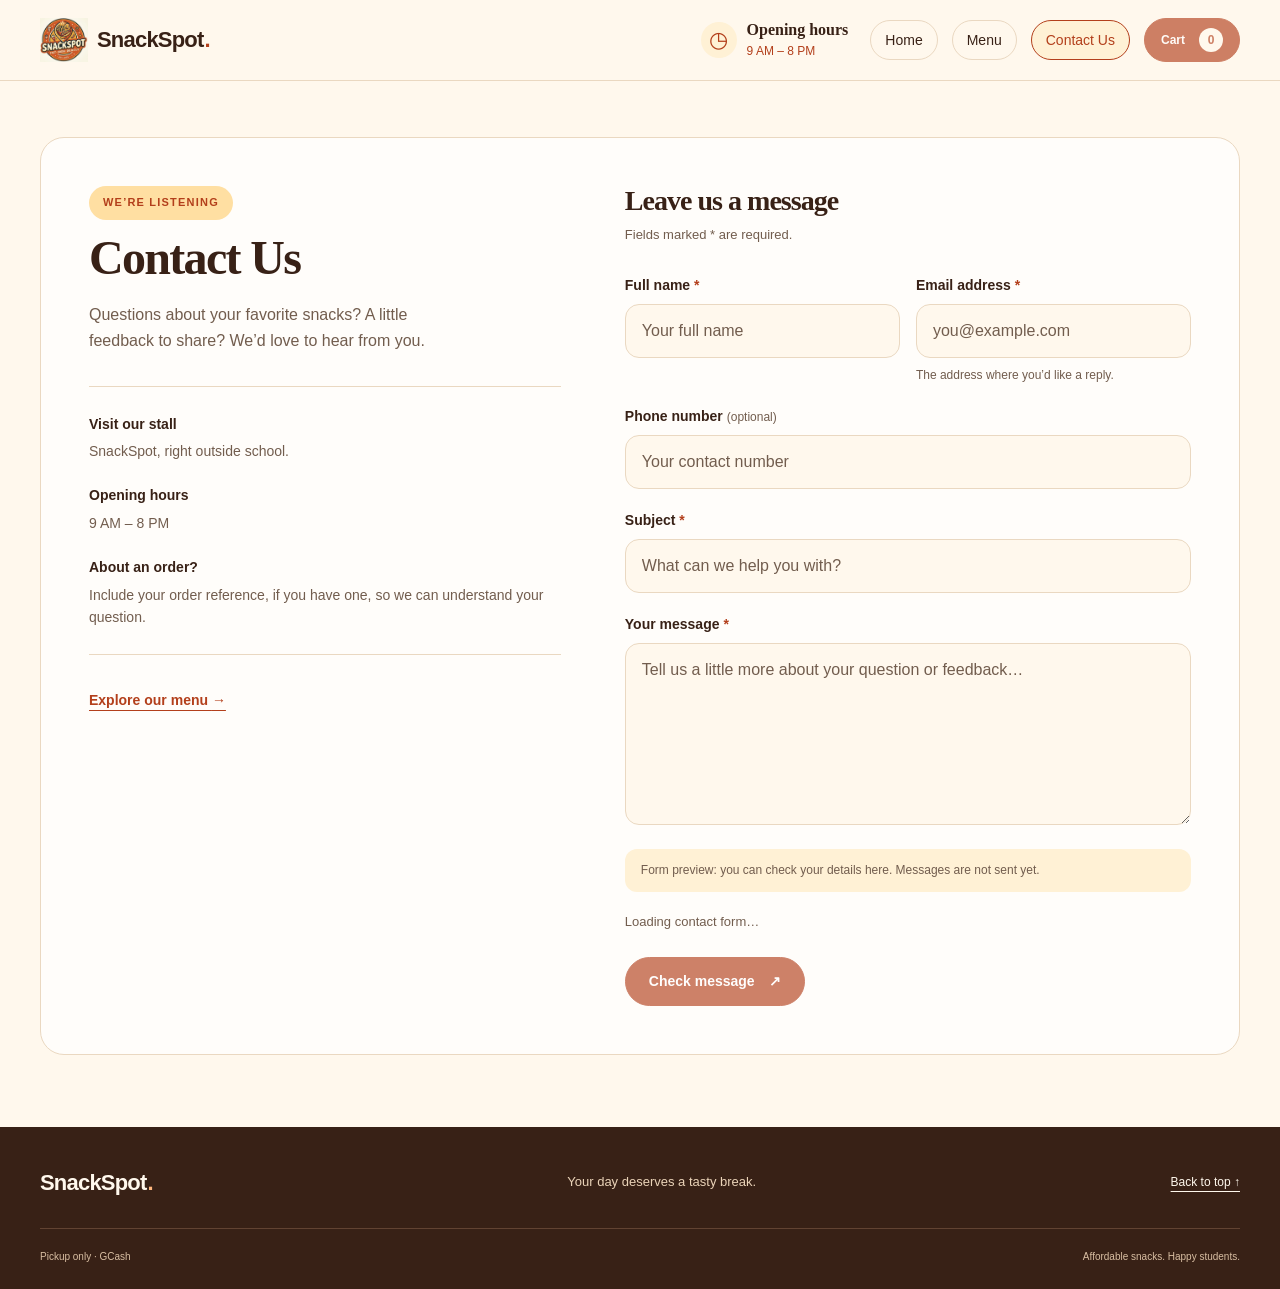
==== commit b55afa36: "Improved the contact page" ====
--- a/contact.html
+++ b/contact.html
@@ -16,22 +16,54 @@
   <header class="site-header">
     <nav class="wrap nav" aria-label="Main navigation">
       <a class="brand" href="index.html#home" aria-label="SnackSpot home"><img src="assets/snackspot-logo.png" alt="" width="48" height="48">SnackSpot<span class="brand-dot">.</span></a>
-      <div class="nav-links"><div class="nav-hours"><span class="info-icon" aria-hidden="true">◷</span><div><span class="nav-hours-title">Opening hours</span><span class="nav-hours-time"><time datetime="09:00">9 AM</time> – <time datetime="20:00">8 PM</time></span></div></div><a href="index.html#home">Home</a><a href="menu.html">Menu</a><a href="contact.html" aria-current="page">Contact</a><button class="button small cart-open" type="button" disabled aria-haspopup="dialog" aria-controls="cart-dialog">Cart <span class="cart-count" aria-label="0 items">0</span></button></div>
+      <div class="nav-links"><div class="nav-hours"><span class="info-icon" aria-hidden="true">◷</span><div><span class="nav-hours-title">Opening hours</span><span class="nav-hours-time"><time datetime="09:00">9 AM</time> – <time datetime="20:00">8 PM</time></span></div></div><a href="index.html#home">Home</a><a href="menu.html">Menu</a><a href="contact.html" aria-current="page">Contact Us</a><button class="button small cart-open" type="button" disabled aria-haspopup="dialog" aria-controls="cart-dialog">Cart <span class="cart-count" aria-label="0 items">0</span></button></div>
     </nav>
   </header>
   <main id="main" class="contact-page">
       <section class="wrap concern-section" id="concern" aria-labelledby="concern-heading">
         <div class="concern-copy">
-          <span class="eyebrow">We’re listening</span>
-          <h1 id="concern-heading">Contact us</h1>
-          <p id="concern-description">Have a question, concern, or suggestion? We’d love to hear from you.</p>
+          <span class="eyebrow pill">We’re listening</span>
+          <h1 id="concern-heading">Contact Us</h1>
+          <p id="concern-description">Questions about your favorite snacks? A little feedback to share? We’d love to hear from you.</p>
+          <dl class="contact-details">
+            <div><dt>Visit our stall</dt><dd>SnackSpot, right outside school.</dd></div>
+            <div><dt>Opening hours</dt><dd>9 AM – 8 PM</dd></div>
+            <div><dt>About an order?</dt><dd>Include your order reference, if you have one, so we can understand your question.</dd></div>
+          </dl>
+          <a class="text-link" href="menu.html">Explore our menu <span aria-hidden="true">→</span></a>
         </div>
-        <form id="concernForm" class="concern-form" aria-labelledby="concern-heading">
-          <label for="concern-message">Your message</label>
-          <textarea id="concern-message" name="message" rows="5" placeholder="Tell us what’s on your mind…" aria-describedby="concern-description" required></textarea>
+        <form id="concernForm" class="concern-form" aria-labelledby="contact-form-heading" aria-describedby="contact-form-help contact-preview-note">
+          <div class="contact-form-intro">
+            <h2 id="contact-form-heading">Leave us a message</h2>
+            <p id="contact-form-help">Fields marked <span aria-hidden="true">*</span><span class="contact-required-word">with an asterisk</span> are required.</p>
+          </div>
+          <div class="contact-field-grid">
+            <div class="contact-field">
+              <label for="concern-name">Full name <span class="contact-required" aria-hidden="true">*</span></label>
+              <input id="concern-name" name="name" type="text" autocomplete="name" maxlength="80" placeholder="Your full name" required>
+            </div>
+            <div class="contact-field">
+              <label for="concern-email">Email address <span class="contact-required" aria-hidden="true">*</span></label>
+              <input id="concern-email" name="email" type="email" autocomplete="email" maxlength="254" placeholder="you@example.com" aria-describedby="contact-email-help" required>
+              <p class="contact-field-hint" id="contact-email-help">The address where you’d like a reply.</p>
+            </div>
+          </div>
+          <div class="contact-field">
+            <label for="concern-phone">Phone number <span class="contact-optional">(optional)</span></label>
+            <input id="concern-phone" name="phone" type="tel" autocomplete="tel" maxlength="30" placeholder="Your contact number">
+          </div>
+          <div class="contact-field">
+            <label for="concern-subject">Subject <span class="contact-required" aria-hidden="true">*</span></label>
+            <input id="concern-subject" name="subject" type="text" maxlength="120" placeholder="What can we help you with?" required>
+          </div>
+          <div class="contact-field">
+            <label for="concern-message">Your message <span class="contact-required" aria-hidden="true">*</span></label>
+            <textarea id="concern-message" name="message" rows="6" maxlength="3000" placeholder="Tell us a little more about your question or feedback…" required></textarea>
+          </div>
+          <p id="contact-preview-note" class="contact-preview-note">Form preview: you can check your details here. Messages are not sent yet.</p>
           <p id="contact-status" class="contact-loading" role="status">Loading contact form…</p>
-          <button class="button" type="submit" disabled>Send message <span aria-hidden="true">↗</span></button>
-          <p id="responseMessage" class="concern-response" role="status" aria-live="polite"></p>
+          <button class="button" type="submit" disabled>Check message <span aria-hidden="true">↗</span></button>
+          <p id="responseMessage" class="concern-response" role="status" aria-live="polite" aria-atomic="true"></p>
         </form>
       </section>
   </main>
--- a/style.css
+++ b/style.css
@@ -26,6 +26,16 @@
 .brand { display:inline-flex; align-items:center; gap:9px; text-decoration:none; font-size:22px; font-weight:800; letter-spacing:-.8px; white-space:nowrap; }
 .brand img { width:48px; height:48px; object-fit:contain; }
 .brand-dot { color:var(--orange); margin-left:-8px; }
+
+.site-header .brand { position:relative; transition:color .25s ease; }
+.site-header .brand::after { content:""; position:absolute; left:0; right:0; bottom:-5px; height:2px; border-radius:2px; background:var(--orange); transform:scaleX(0); transform-origin:left; transition:transform .3s ease; }
+.site-header .brand:is(:hover,:focus-visible) { color:var(--orange); }
+.site-header .brand:is(:hover,:focus-visible)::after { transform:scaleX(1); }
+@media (hover:hover) and (pointer:fine) and (prefers-reduced-motion:no-preference) {
+  .site-header .brand img { transition:transform .35s cubic-bezier(.34,1.56,.64,1); }
+  .site-header .brand:is(:hover,:focus-visible) img { transform:translateY(-2px) rotate(-9deg); }
+}
+
 .nav-links { display:flex; align-items:center; gap:14px; font-size:14px; }
 .nav-hours { display:flex; align-items:center; gap:10px; margin-right:8px; white-space:nowrap; }
 .nav-hours .info-icon { flex-basis:36px; width:36px; height:36px; font-size:22px; }
@@ -89,9 +99,10 @@
 .concern-copy p { max-width:340px; margin-bottom:0; color:var(--muted); }
 .concern-form { min-width:0; display:flex; flex-direction:column; align-items:stretch; gap:12px; }
 .concern-form label { font-size:14px; font-weight:700; }
-.concern-form textarea { display:block; width:100%; min-width:0; max-width:100%; min-height:160px; padding:16px; border:1px solid var(--line); border-radius:16px; background:var(--cream); color:var(--ink); font:inherit; font-size:16px; line-height:1.6; resize:vertical; }
-.concern-form textarea::placeholder { color:var(--muted); opacity:1; }
-.concern-form textarea:focus-visible { border-color:var(--orange); outline:2px solid var(--orange); outline-offset:3px; }
+.concern-form :is(input,textarea) { display:block; width:100%; min-width:0; max-width:100%; padding:13px 16px; border:1px solid var(--line); border-radius:14px; background:var(--cream); color:var(--ink); font:inherit; font-size:16px; line-height:1.6; }
+.concern-form textarea { min-height:160px; resize:vertical; }
+.concern-form :is(input,textarea)::placeholder { color:var(--muted); opacity:1; }
+.concern-form :is(input,textarea):focus-visible { border-color:var(--orange); outline:2px solid var(--orange); outline-offset:3px; }
 .concern-form .button { align-self:flex-start; margin-top:4px; font-family:inherit; cursor:pointer; }
 .concern-form .button:focus-visible { outline:3px solid var(--orange); outline-offset:4px; }
 .concern-response { margin:0; color:var(--orange); font-size:14px; }
@@ -368,15 +379,38 @@
 .contact-page h1 { margin:12px 0 18px; font-size:clamp(36px,4vw,48px); letter-spacing:-.035em; }
 .contact-loading { margin:0; color:var(--muted); font-size:13px; }
 .contact-loading[hidden] { display:none; }
+.contact-page .concern-section { gap:clamp(28px,5vw,64px); }
+.contact-page .concern-copy > p { max-width:380px; font-size:16px; }
+.contact-details { display:grid; gap:22px; margin:32px 0; padding:26px 0; border-top:1px solid var(--line); border-bottom:1px solid var(--line); }
+.contact-details dt { font-size:14px; font-weight:750; }
+.contact-details dd { margin:5px 0 0; color:var(--muted); font-size:14px; }
+.contact-form-intro h2 { margin:0 0 8px; font-size:28px; }
+.contact-form-intro p { margin:0 0 8px; color:var(--muted); font-size:13px; }
+.contact-required-word { position:absolute; width:1px; height:1px; padding:0; overflow:hidden; clip-path:inset(50%); white-space:nowrap; }
+.contact-field-grid { display:grid; grid-template-columns:repeat(2,minmax(0,1fr)); gap:16px; }
+.contact-field { min-width:0; display:flex; flex-direction:column; gap:8px; }
+.contact-required { color:var(--orange); }
+.contact-optional { color:var(--muted); font-size:12px; font-weight:400; }
+.contact-field-hint { margin:0; color:var(--muted); font-size:12px; }
+.contact-preview-note { margin:4px 0 0; padding:12px 16px; border-radius:12px; background:var(--pale); color:var(--muted); font-size:12px; }
+.contact-page .concern-form { gap:20px; }
+@media (max-width:1000px) and (min-width:761px), (max-width:540px) {
+  .contact-field-grid { grid-template-columns:minmax(0,1fr); }
+}
+@media (max-width:540px) {
+  .contact-page .concern-form .button { width:100%; }
+}
 @media (max-width:760px) {
   .contact-page { padding:32px 0 48px; }
 }
 
-.home-page .hero-collage { display:grid; grid-template-columns:1.15fr 1fr; grid-template-rows:1fr 1fr; gap:8px; width:100%; height:100%; overflow:hidden; border-radius:110px 28px 28px 28px; background:var(--cream); box-shadow:12px 12px 0 var(--butter); }
-.home-page .hero-collage img { display:block; width:100%; height:100%; min-height:0; object-fit:cover; }
-.home-page .hero-collage-fries { grid-row:1 / 3; object-position:48% center; }
-.home-page .hero-collage-drinks { object-position:65% center; }
-.home-page .hero-collage-munchkins { object-position:35% center; }
+.home-page .hero-image.hero-video { height:auto; min-width:0; margin:0; }
+.home-page .hero-video video { display:block; width:100%; height:auto; aspect-ratio:16 / 9; object-fit:contain; background:var(--ink); border:1px solid var(--line); border-radius:24px; box-shadow:12px 12px 0 var(--butter); }
+.home-page .hero-video video:focus-visible { outline:3px solid var(--orange); outline-offset:5px; }
+@media (hover:hover) and (pointer:fine) and (prefers-reduced-motion:no-preference) {
+  .home-page .hero-video video { transition:transform .3s ease,box-shadow .3s ease; transform-origin:center; }
+  .home-page .hero-video:hover video:not(:fullscreen) { transform:scale(1.04); box-shadow:16px 16px 0 var(--butter); }
+}
 
 @media (max-width:760px) {
   .home-page .nav { display:grid; grid-template-columns:repeat(4,minmax(0,1fr)); gap:8px 10px; padding:10px 0; }
@@ -398,10 +432,7 @@
   .home-page .actions .button { padding:11px 16px; font-size:12px; }
   .home-page .actions .text-link { font-size:12px; }
   .home-page .hero-details { margin-top:18px; gap:8px 12px; font-size:10px; }
-  .home-page .hero-image { height:260px; margin:0 6px; }
-  .home-page .hero-collage { gap:6px; border-radius:72px 22px 22px 22px; box-shadow:8px 8px 0 var(--butter); }
-  .home-page .hero-image figcaption { left:-6px; bottom:14px; gap:10px; padding:10px 14px; font-size:12px; }
-  .home-page .caption-star { font-size:28px; }
+  .home-page .hero-video video { border-radius:18px; box-shadow:6px 6px 0 var(--butter); }
 }
 
 
